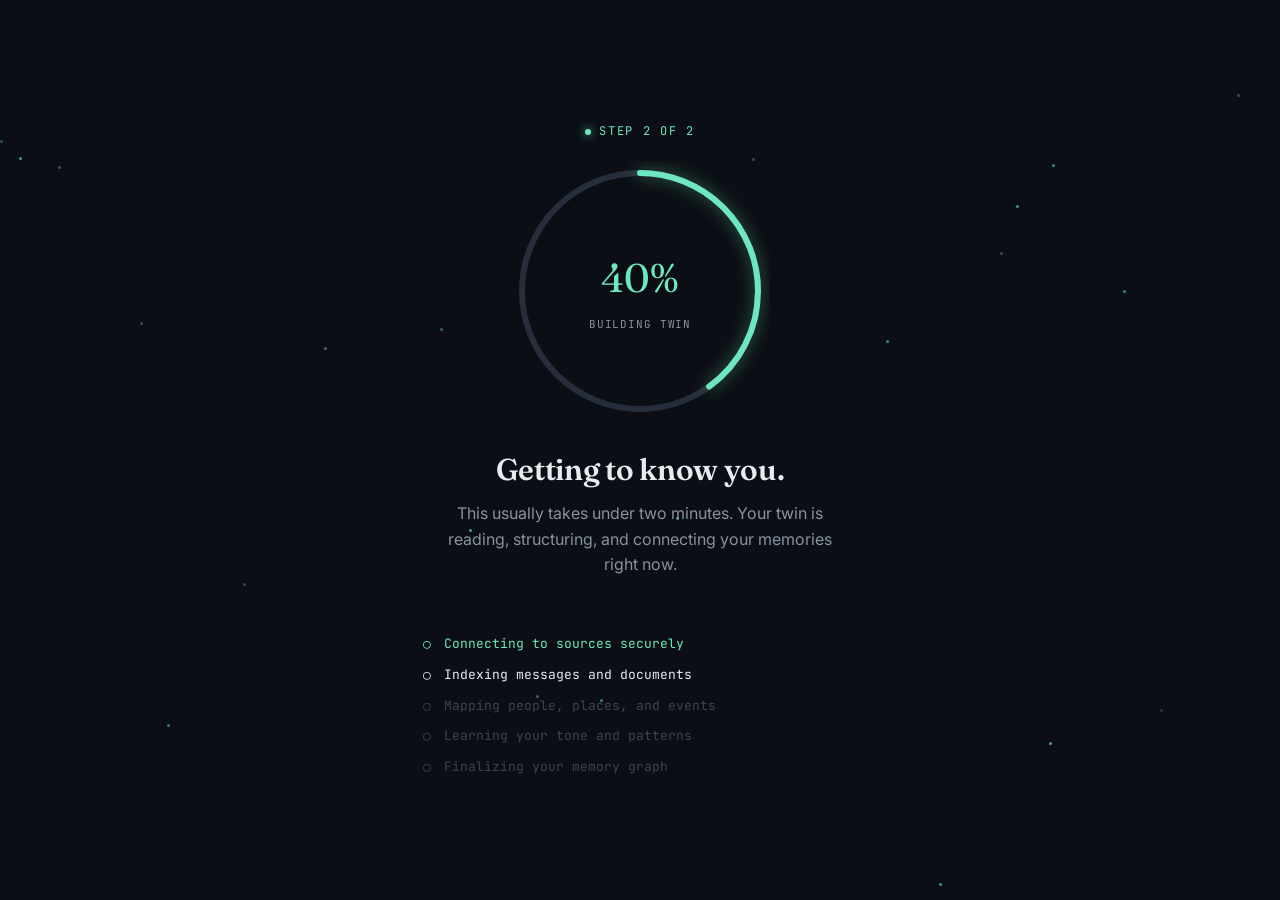
==== frontend/building.html @ 1310852f "Add building/onboarding screen: animated progress ring and step log simulating twin construction bef" ====
<!DOCTYPE html>
<html lang="en">
<head>
<meta charset="UTF-8">
<meta name="viewport" content="width=device-width, initial-scale=1.0">
<title>Building your twin — Digital Twin</title>
<link rel="stylesheet" href="css/style.css">
<link rel="stylesheet" href="css/dashboard.css">
<link rel="stylesheet" href="css/animation.css">
<link rel="stylesheet" href="css/responsive.css">
</head>
<body>

<div class="building-shell">
  <div class="ambient-field" data-ambient></div>

  <span class="eyebrow">Step 2 of 2</span>

  <div class="progress-ring" style="margin-top:20px;">
    <svg viewBox="0 0 260 260">
      <circle class="track" cx="130" cy="130" r="118"/>
      <circle class="bar" data-progress-bar cx="130" cy="130" r="118"/>
    </svg>
    <div class="ring-label">
      <span class="pct" data-progress-pct>0%</span>
      <span class="txt">Building twin</span>
    </div>
  </div>

  <h1>Getting to know you.</h1>
  <p>This usually takes under two minutes. Your twin is reading, structuring, and connecting your memories right now.</p>

  <div class="build-log">
    <div class="log-item"><span class="chk">○</span> Connecting to sources securely</div>
    <div class="log-item"><span class="chk">○</span> Indexing messages and documents</div>
    <div class="log-item"><span class="chk">○</span> Mapping people, places, and events</div>
    <div class="log-item"><span class="chk">○</span> Learning your tone and patterns</div>
    <div class="log-item"><span class="chk">○</span> Finalizing your memory graph</div>
  </div>
</div>

<script src="js/app.js"></script>
<script src="js/animation.js"></script>
<script>
  DTAnim.mountAmbientField('[data-ambient]', 22);
  DT.initBuildingSequence('dashboard.html');
</script>
</body>
</html>
---- frontend/css/style.css ----
/* ============================================================
   DIGITAL TWIN — GLOBAL DESIGN SYSTEM
   ============================================================ */

@import url('https://fonts.googleapis.com/css2?family=Fraunces:opsz,wght@9..144,300;9..144,400;9..144,500;9..144,600;9..144,700&family=Inter:wght@400;500;600;700&family=JetBrains+Mono:wght@400;500;600&display=swap');

:root{
  /* --- color tokens --- */
  --ink:        #0B0E14;
  --surface:    #131720;
  --surface-2:  #1B212D;
  --line:       #262E3B;
  --text:       #E8ECF1;
  --text-muted: #8892A0;
  --twin:       #6EE7C0;   /* bioluminescent mint — the "twin" */
  --twin-dim:   #3E8F76;
  --human:      #FF8B5E;   /* warm coral — "you" */
  --human-dim:  #A85A3C;
  --danger:     #FF6B6B;

  /* --- type tokens --- */
  --font-display: 'Fraunces', serif;
  --font-body:    'Inter', sans-serif;
  --font-mono:    'JetBrains Mono', monospace;

  /* --- layout tokens --- */
  --rail-w: 240px;
  --radius-sm: 8px;
  --radius-md: 14px;
  --radius-lg: 24px;
  --shadow-glow: 0 0 40px rgba(110,231,192,0.12);
  --shadow-card: 0 8px 30px rgba(0,0,0,0.35);
  --ease: cubic-bezier(.16,.84,.44,1);
}

*, *::before, *::after{ box-sizing: border-box; }
html{ scroll-behavior: smooth; }
body{
  margin: 0;
  background: var(--ink);
  color: var(--text);
  font-family: var(--font-body);
  font-size: 16px;
  line-height: 1.6;
  -webkit-font-smoothing: antialiased;
}
h1,h2,h3,h4{
  font-family: var(--font-display);
  font-weight: 600;
  line-height: 1.1;
  margin: 0 0 .5em;
  letter-spacing: -0.01em;
}
p{ margin: 0 0 1em; color: var(--text-muted); }
a{ color: inherit; text-decoration: none; }
ul{ list-style: none; margin: 0; padding: 0; }
img{ max-width: 100%; display: block; }
button{ font-family: inherit; }

::selection{ background: var(--twin); color: var(--ink); }

:focus-visible{
  outline: 2px solid var(--twin);
  outline-offset: 3px;
  border-radius: 4px;
}

.eyebrow{
  font-family: var(--font-mono);
  font-size: 12px;
  letter-spacing: 0.14em;
  text-transform: uppercase;
  color: var(--twin);
  display: inline-flex;
  align-items: center;
  gap: 8px;
}
.eyebrow::before{
  content:'';
  width: 6px; height: 6px;
  border-radius: 50%;
  background: var(--twin);
  box-shadow: 0 0 10px var(--twin);
}

.container{
  width: 100%;
  max-width: 1180px;
  margin: 0 auto;
  padding: 0 32px;
}

/* --- buttons --- */
.btn{
  display: inline-flex;
  align-items: center;
  justify-content: center;
  gap: 8px;
  padding: 13px 26px;
  border-radius: 999px;
  font-family: var(--font-body);
  font-weight: 600;
  font-size: 14.5px;
  border: 1px solid transparent;
  cursor: pointer;
  transition: transform .35s var(--ease), box-shadow .35s var(--ease), background .25s;
  white-space: nowrap;
}
.btn:hover{ transform: translateY(-2px); }
.btn:active{ transform: translateY(0); }
.btn-primary{
  background: linear-gradient(135deg, var(--twin), #45C4A0);
  color: #04120D;
  box-shadow: 0 6px 24px rgba(110,231,192,0.25);
}
.btn-primary:hover{ box-shadow: 0 10px 30px rgba(110,231,192,0.4); }
.btn-ghost{
  background: transparent;
  border-color: var(--line);
  color: var(--text);
}
.btn-ghost:hover{ border-color: var(--twin); color: var(--twin); }
.btn-block{ width: 100%; }
.btn-sm{ padding: 9px 18px; font-size: 13px; }

/* ============================================================
   SITE HEADER (marketing pages)
   ============================================================ */
.site-header{
  position: sticky; top: 0; z-index: 100;
  background: rgba(11,14,20,0.75);
  backdrop-filter: blur(14px);
  border-bottom: 1px solid var(--line);
}
.site-header .container{
  display: flex; align-items: center; justify-content: space-between;
  height: 76px;
}
.brand{
  display: flex; align-items: center; gap: 10px;
  font-family: var(--font-display);
  font-size: 19px; font-weight: 600; color: var(--text);
}
.brand .mark{ width: 26px; height: 26px; }
.nav-links{ display: flex; align-items: center; gap: 36px; }
.nav-links a{
  font-size: 14.5px; color: var(--text-muted); font-weight: 500;
  transition: color .2s;
}
.nav-links a:hover{ color: var(--twin); }
.nav-cta{ display: flex; align-items: center; gap: 14px; }

/* ============================================================
   HERO
   ============================================================ */
.hero{
  position: relative;
  padding: 120px 0 100px;
  overflow: hidden;
  border-bottom: 1px solid var(--line);
}
.hero .container{
  display: grid;
  grid-template-columns: 1.05fr 0.95fr;
  gap: 60px;
  align-items: center;
  position: relative;
  z-index: 2;
}
.hero h1{
  font-size: clamp(40px, 5.4vw, 68px);
  color: var(--text);
}
.hero h1 em{
  font-style: italic;
  color: var(--twin);
}
.hero .lede{
  font-size: 18px;
  max-width: 480px;
  color: var(--text-muted);
}
.hero-actions{ display: flex; gap: 16px; margin-top: 32px; align-items: center; }
.hero-note{ font-family: var(--font-mono); font-size: 12.5px; color: var(--text-muted); margin-top: 20px; }

.hero-visual{
  position: relative;
  aspect-ratio: 1/1;
  display: flex; align-items: center; justify-content: center;
}

.hero-bg-grid{
  position: absolute; inset: 0;
  background-image:
    linear-gradient(rgba(110,231,192,0.05) 1px, transparent 1px),
    linear-gradient(90deg, rgba(110,231,192,0.05) 1px, transparent 1px);
  background-size: 44px 44px;
  mask-image: radial-gradient(ellipse at center, black 30%, transparent 75%);
  z-index: 0;
}

/* ============================================================
   STAT STRIP
   ============================================================ */
.stat-strip{
  border-bottom: 1px solid var(--line);
  padding: 36px 0;
}
.stat-strip .container{
  display: flex; justify-content: space-between; flex-wrap: wrap; gap: 24px;
}
.stat{ text-align: left; }
.stat .num{
  font-family: var(--font-display);
  font-size: 32px; color: var(--twin);
}
.stat .label{
  font-family: var(--font-mono);
  font-size: 12px; color: var(--text-muted);
  text-transform: uppercase; letter-spacing: .08em;
}

/* ============================================================
   SECTIONS / FEATURES
   ============================================================ */
.section{ padding: 110px 0; border-bottom: 1px solid var(--line); }
.section-head{ max-width: 640px; margin-bottom: 60px; }
.section-head h2{ font-size: clamp(28px, 3.4vw, 42px); }
.section-head p{ font-size: 17px; }

.feature-grid{
  display: grid;
  grid-template-columns: repeat(3, 1fr);
  gap: 1px;
  background: var(--line);
  border: 1px solid var(--line);
  border-radius: var(--radius-lg);
  overflow: hidden;
}
.feature-card{
  background: var(--surface);
  padding: 36px 32px;
  transition: background .3s;
}
.feature-card:hover{ background: var(--surface-2); }
.feature-card .num{
  font-family: var(--font-mono);
  color: var(--twin);
  font-size: 13px;
  margin-bottom: 20px;
  display: block;
}
.feature-card h3{ font-size: 20px; margin-bottom: 10px; }
.feature-card p{ font-size: 14.5px; margin: 0; }

/* --- how it works timeline (landing) --- */
.flow{
  display: grid;
  grid-template-columns: repeat(4, 1fr);
  gap: 24px;
}
.flow-step{
  border: 1px solid var(--line);
  border-radius: var(--radius-md);
  padding: 28px 24px;
  background: var(--surface);
  position: relative;
}
.flow-step .step-index{
  font-family: var(--font-mono);
  color: var(--human);
  font-size: 12px;
  letter-spacing: .1em;
}
.flow-step h4{ font-family: var(--font-body); font-size: 16.5px; font-weight: 600; margin: 14px 0 8px; color: var(--text); }
.flow-step p{ font-size: 13.5px; margin: 0; }
.flow-step:not(:last-child)::after{
  content: '→';
  position: absolute;
  right: -22px; top: 50%; transform: translateY(-50%);
  color: var(--line);
  font-size: 18px;
  display: none;
}

/* --- testimonial / quote --- */
.quote-block{
  text-align: center;
  max-width: 760px;
  margin: 0 auto;
}
.quote-block blockquote{
  font-family: var(--font-display);
  font-size: clamp(22px, 2.6vw, 30px);
  font-style: italic;
  color: var(--text);
  margin: 0 0 24px;
}
.quote-block cite{
  font-style: normal;
  font-family: var(--font-mono);
  font-size: 13px;
  color: var(--text-muted);
}

/* --- final CTA --- */
.cta-band{
  padding: 100px 0;
  text-align: center;
  background:
    radial-gradient(ellipse at 50% 0%, rgba(110,231,192,0.08), transparent 60%);
}
.cta-band h2{ font-size: clamp(30px,4vw,46px); margin-bottom: 14px; }
.cta-band p{ font-size: 17px; margin-bottom: 36px; }

/* ============================================================
   SITE FOOTER
   ============================================================ */
.site-footer{ padding: 56px 0 40px; }
.site-footer .container{
  display: flex; justify-content: space-between; align-items: flex-start; flex-wrap: wrap; gap: 40px;
}
.footer-cols{ display: flex; gap: 64px; flex-wrap: wrap; }
.footer-col h5{
  font-family: var(--font-mono);
  font-size: 12px; letter-spacing: .08em; text-transform: uppercase;
  color: var(--text-muted); margin: 0 0 16px;
}
.footer-col a{
  display: block; font-size: 14px; color: var(--text); margin-bottom: 10px;
  transition: color .2s;
}
.footer-col a:hover{ color: var(--twin); }
.footer-bottom{
  border-top: 1px solid var(--line);
  margin-top: 40px; padding-top: 24px;
  font-family: var(--font-mono); font-size: 12px; color: var(--text-muted);
  display: flex; justify-content: space-between;
}

/* ============================================================
   AUTH PAGES (login / signup)
   ============================================================ */
.auth-shell{
  min-height: 100vh;
  display: grid;
  grid-template-columns: 1fr 1fr;
}
.auth-visual{
  position: relative;
  background: var(--surface);
  border-right: 1px solid var(--line);
  display: flex; align-items: center; justify-content: center;
  overflow: hidden;
  padding: 60px;
}
.auth-visual-copy{
  position: relative; z-index: 2;
  max-width: 380px;
}
.auth-visual-copy h2{ font-size: 30px; }
.auth-visual-copy p{ font-size: 15px; }

.auth-form-side{
  display: flex; align-items: center; justify-content: center;
  padding: 40px;
}
.auth-card{ width: 100%; max-width: 400px; }
.auth-card .brand{ margin-bottom: 40px; }
.auth-card h1{ font-size: 30px; margin-bottom: 8px; }
.auth-card > p{ margin-bottom: 32px; }

.field{ margin-bottom: 20px; }
.field label{
  display: block; font-size: 13px; font-weight: 600;
  margin-bottom: 8px; color: var(--text);
}
.field input, .field select, .field textarea{
  width: 100%;
  background: var(--surface);
  border: 1px solid var(--line);
  color: var(--text);
  padding: 13px 16px;
  border-radius: var(--radius-sm);
  font-family: var(--font-body);
  font-size: 14.5px;
  transition: border-color .2s, box-shadow .2s;
}
.field input:focus, .field select:focus, .field textarea:focus{
  outline: none;
  border-color: var(--twin);
  box-shadow: 0 0 0 3px rgba(110,231,192,0.15);
}
.field-hint{ font-size: 12.5px; color: var(--text-muted); margin-top: 6px; }
.field-row{ display: flex; align-items: center; justify-content: space-between; margin-bottom: 24px; }
.checkbox-row{ display: flex; align-items: center; gap: 8px; font-size: 13.5px; color: var(--text-muted); }
.checkbox-row input{ accent-color: var(--twin); width: 16px; height: 16px; }
.form-link{ color: var(--twin); font-weight: 600; }
.auth-divider{
  display: flex; align-items: center; gap: 14px;
  margin: 26px 0; color: var(--text-muted); font-size: 12.5px;
  font-family: var(--font-mono);
}
.auth-divider::before, .auth-divider::after{
  content: ''; flex: 1; height: 1px; background: var(--line);
}
.oauth-row{ display: grid; grid-template-columns: 1fr 1fr; gap: 12px; }
.oauth-btn{
  display: flex; align-items: center; justify-content: center; gap: 10px;
  padding: 11px; border: 1px solid var(--line); border-radius: var(--radius-sm);
  font-size: 13.5px; font-weight: 500; color: var(--text);
  background: var(--surface); cursor: pointer; transition: border-color .2s;
}
.oauth-btn:hover{ border-color: var(--twin); }
.auth-foot{ margin-top: 28px; text-align: center; font-size: 14px; color: var(--text-muted); }

/* form error/success states */
.form-alert{
  display: none;
  padding: 12px 16px;
  border-radius: var(--radius-sm);
  font-size: 13.5px;
  margin-bottom: 20px;
  border: 1px solid;
}
.form-alert.show{ display: block; }
.form-alert.error{ background: rgba(255,107,107,0.08); border-color: rgba(255,107,107,0.4); color: #FFB2B2; }
.form-alert.success{ background: rgba(110,231,192,0.08); border-color: rgba(110,231,192,0.4); color: var(--twin); }
---- frontend/css/dashboard.css ----
/* ============================================================
   DASHBOARD.CSS — app shell used by all logged-in pages
   ============================================================ */

.app-shell{
  display: grid;
  grid-template-columns: var(--rail-w) 1fr;
  min-height: 100vh;
}

/* --- left rail --- */
.rail{
  background: var(--surface);
  border-right: 1px solid var(--line);
  padding: 28px 20px;
  display: flex;
  flex-direction: column;
  position: sticky;
  top: 0;
  height: 100vh;
}
.rail .brand{ padding: 0 8px; margin-bottom: 36px; }
.rail-nav{ display: flex; flex-direction: column; gap: 2px; flex: 1; }
.rail-nav a{
  display: flex; align-items: center; gap: 12px;
  padding: 11px 12px;
  border-radius: var(--radius-sm);
  font-size: 14.5px; font-weight: 500;
  color: var(--text-muted);
  transition: background .2s, color .2s;
}
.rail-nav a svg{ width: 18px; height: 18px; flex-shrink: 0; }
.rail-nav a:hover{ background: var(--surface-2); color: var(--text); }
.rail-nav a.active{
  background: rgba(110,231,192,0.1);
  color: var(--twin);
}
.rail-section-label{
  font-family: var(--font-mono);
  font-size: 10.5px; text-transform: uppercase; letter-spacing: .1em;
  color: var(--text-muted);
  padding: 18px 12px 6px;
}
.rail-foot{
  border-top: 1px solid var(--line);
  padding-top: 16px;
  display: flex; align-items: center; gap: 10px;
}
.rail-foot .avatar{
  width: 34px; height: 34px; border-radius: 50%;
  background: linear-gradient(135deg, var(--human), var(--twin));
  flex-shrink: 0;
}
.rail-foot .who{ flex: 1; overflow: hidden; }
.rail-foot .who .name{ font-size: 13.5px; font-weight: 600; color: var(--text); }
.rail-foot .who .plan{ font-size: 11.5px; color: var(--text-muted); }

/* --- main area --- */
.main{ padding: 32px 40px 60px; max-width: 1160px; }
.topbar{
  display: flex; align-items: center; justify-content: space-between;
  margin-bottom: 32px; gap: 24px;
}
.topbar h1{ font-size: 26px; margin: 0; }
.topbar .sub{ font-size: 14px; color: var(--text-muted); margin-top: 4px; }
.topbar-actions{ display: flex; align-items: center; gap: 12px; }

.search-box{
  display: flex; align-items: center; gap: 10px;
  background: var(--surface);
  border: 1px solid var(--line);
  border-radius: 999px;
  padding: 10px 18px;
  min-width: 260px;
}
.search-box input{
  background: none; border: none; color: var(--text);
  font-size: 14px; width: 100%; outline: none;
}
.search-box svg{ width: 16px; height: 16px; color: var(--text-muted); flex-shrink: 0; }

/* --- generic card --- */
.card{
  background: var(--surface);
  border: 1px solid var(--line);
  border-radius: var(--radius-md);
  padding: 24px;
}
.card-grid{ display: grid; gap: 20px; }
.grid-2{ grid-template-columns: 1fr 1fr; }
.grid-3{ grid-template-columns: repeat(3, 1fr); }
.grid-4{ grid-template-columns: repeat(4, 1fr); }

.stat-card .label{
  font-family: var(--font-mono); font-size: 11.5px; text-transform: uppercase;
  letter-spacing: .07em; color: var(--text-muted); margin-bottom: 10px;
}
.stat-card .value{ font-family: var(--font-display); font-size: 32px; color: var(--text); }
.stat-card .delta{ font-size: 12.5px; margin-top: 6px; }
.stat-card .delta.up{ color: var(--twin); }
.stat-card .delta.down{ color: var(--danger); }

.card-head{ display: flex; align-items: center; justify-content: space-between; margin-bottom: 18px; }
.card-head h3{ font-size: 16.5px; margin: 0; }
.card-head a{ font-size: 13px; color: var(--twin); font-weight: 600; }

/* --- activity / list rows --- */
.row-list{ display: flex; flex-direction: column; }
.row-item{
  display: flex; align-items: center; gap: 14px;
  padding: 14px 0;
  border-bottom: 1px solid var(--line);
}
.row-item:last-child{ border-bottom: none; padding-bottom: 0; }
.row-icon{
  width: 36px; height: 36px; border-radius: var(--radius-sm);
  background: var(--surface-2); display: flex; align-items: center; justify-content: center;
  flex-shrink: 0; color: var(--twin);
}
.row-icon svg{ width: 17px; height: 17px; }
.row-body{ flex: 1; min-width: 0; }
.row-body .title{ font-size: 14px; color: var(--text); font-weight: 500; }
.row-body .meta{ font-size: 12.5px; color: var(--text-muted); margin-top: 2px; }
.row-time{ font-family: var(--font-mono); font-size: 11.5px; color: var(--text-muted); white-space: nowrap; }

/* --- pill / tag --- */
.tag{
  display: inline-flex; align-items: center; gap: 6px;
  font-family: var(--font-mono); font-size: 11px;
  padding: 4px 10px; border-radius: 999px;
  background: var(--surface-2); color: var(--text-muted);
  border: 1px solid var(--line);
}
.tag.twin{ color: var(--twin); border-color: rgba(110,231,192,0.35); background: rgba(110,231,192,0.08); }
.tag.human{ color: var(--human); border-color: rgba(255,139,94,0.35); background: rgba(255,139,94,0.08); }

/* --- empty state --- */
.empty-state{
  text-align: center; padding: 60px 20px; color: var(--text-muted);
}
.empty-state .thread-badge{ margin: 0 auto 20px; }
.empty-state h3{ color: var(--text); font-size: 18px; }
.empty-state p{ max-width: 320px; margin: 0 auto 20px; font-size: 14px; }

/* ============================================================
   CONNECTORS PAGE
   ============================================================ */
.connector-grid{
  display: grid;
  grid-template-columns: repeat(3, 1fr);
  gap: 18px;
}
.connector-card{
  background: var(--surface);
  border: 1px solid var(--line);
  border-radius: var(--radius-md);
  padding: 22px;
  display: flex; flex-direction: column; gap: 14px;
  transition: border-color .25s, transform .25s;
}
.connector-card:hover{ border-color: rgba(110,231,192,0.35); transform: translateY(-2px); }
.connector-top{ display: flex; align-items: center; justify-content: space-between; }
.connector-icon{
  width: 42px; height: 42px; border-radius: 12px;
  background: var(--surface-2);
  display: flex; align-items: center; justify-content: center;
  font-size: 18px;
}
.connector-card h4{ font-size: 15.5px; margin: 0 0 4px; color: var(--text); }
.connector-card p{ font-size: 13px; margin: 0; }
.connector-status{
  font-family: var(--font-mono); font-size: 11px;
  display: flex; align-items: center; gap: 6px;
  color: var(--text-muted);
}
.connector-status.connected{ color: var(--twin); }
.connector-status .dot{ width: 6px; height: 6px; border-radius: 50%; background: currentColor; }
.connector-toggle-btn{
  margin-top: auto;
  padding: 9px; border-radius: var(--radius-sm);
  border: 1px solid var(--line); background: transparent;
  color: var(--text); font-size: 13px; font-weight: 600; cursor: pointer;
  transition: all .2s;
}
.connector-toggle-btn.is-connected{ border-color: rgba(110,231,192,0.4); color: var(--twin); }
.connector-toggle-btn:hover{ border-color: var(--twin); color: var(--twin); }

/* ============================================================
   BUILDING PAGE (onboarding processing)
   ============================================================ */
.building-shell{
  min-height: 100vh;
  display: flex; flex-direction: column; align-items: center; justify-content: center;
  text-align: center;
  padding: 40px;
  position: relative;
  overflow: hidden;
}
.building-shell h1{ font-size: 30px; margin-top: 32px; }
.building-shell p{ max-width: 420px; }
.build-log{
  margin-top: 40px;
  width: 100%; max-width: 440px;
  text-align: left;
  font-family: var(--font-mono); font-size: 13px;
  display: flex; flex-direction: column; gap: 10px;
}
.build-log .log-item{
  display: flex; align-items: center; gap: 10px;
  color: var(--text-muted);
  opacity: .4;
}
.build-log .log-item.active{ opacity: 1; color: var(--text); }
.build-log .log-item.done{ opacity: 1; color: var(--twin); }
.build-log .log-item .chk{ width: 14px; text-align: center; }

/* ============================================================
   TIMELINE PAGE
   ============================================================ */
.timeline-wrap{ position: relative; padding-left: 32px; }
.timeline-wrap::before{
  content: ''; position: absolute; left: 6px; top: 6px; bottom: 6px; width: 2px;
  background: linear-gradient(var(--twin), var(--line));
}
.timeline-group{ margin-bottom: 36px; }
.timeline-date{
  font-family: var(--font-mono); font-size: 12px; color: var(--text-muted);
  text-transform: uppercase; letter-spacing: .08em; margin-bottom: 14px;
}
.timeline-entry{
  position: relative;
  background: var(--surface);
  border: 1px solid var(--line);
  border-radius: var(--radius-md);
  padding: 16px 20px;
  margin-bottom: 12px;
}
.timeline-entry::before{
  content: '';
  position: absolute; left: -32px; top: 22px;
  width: 10px; height: 10px; border-radius: 50%;
  background: var(--twin);
  box-shadow: 0 0 0 4px var(--ink), 0 0 0 5px var(--line);
}
.timeline-entry .t-head{ display: flex; align-items: center; justify-content: space-between; margin-bottom: 6px; }
.timeline-entry h4{ font-size: 14.5px; font-weight: 600; color: var(--text); margin: 0; }
.timeline-entry .time{ font-family: var(--font-mono); font-size: 11.5px; color: var(--text-muted); }
.timeline-entry p{ font-size: 13.5px; margin: 0; }
.timeline-filters{ display: flex; gap: 8px; margin-bottom: 28px; flex-wrap: wrap; }
.filter-chip{
  padding: 7px 16px; border-radius: 999px; border: 1px solid var(--line);
  font-size: 13px; color: var(--text-muted); cursor: pointer; background: transparent;
  transition: all .2s;
}
.filter-chip.active, .filter-chip:hover{ border-color: var(--twin); color: var(--twin); }

/* ============================================================
   GRAPH PAGE
   ============================================================ */
.graph-shell{
  display: grid;
  grid-template-columns: 1fr 300px;
  gap: 20px;
}
.graph-canvas-wrap{
  background: radial-gradient(ellipse at 50% 40%, rgba(110,231,192,0.06), transparent 70%), var(--surface);
  border: 1px solid var(--line);
  border-radius: var(--radius-lg);
  height: 620px;
  position: relative;
  overflow: hidden;
}
.graph-legend{
  position: absolute; bottom: 20px; left: 20px;
  display: flex; gap: 14px; font-size: 12px; color: var(--text-muted);
}
.graph-legend span{ display: flex; align-items: center; gap: 6px; }
.graph-legend .dot{ width: 8px; height: 8px; border-radius: 50%; }
.node-panel .card{ margin-bottom: 16px; }
.node-panel h4{ font-size: 15px; margin-bottom: 4px; }

/* ============================================================
   REFLECTION PAGE
   ============================================================ */
.reflection-card{
  background: var(--surface);
  border: 1px solid var(--line);
  border-radius: var(--radius-lg);
  padding: 30px;
  margin-bottom: 20px;
  position: relative;
}
.reflection-card .eyebrow{ margin-bottom: 14px; }
.reflection-card blockquote{
  font-family: var(--font-display);
  font-size: 21px; font-style: italic; color: var(--text);
  margin: 0 0 16px; line-height: 1.4;
}
.reflection-tags{ display: flex; gap: 8px; margin-top: 16px; }
.reflection-actions{ display: flex; gap: 10px; margin-top: 20px; }
.icon-btn{
  width: 36px; height: 36px; border-radius: 50%;
  border: 1px solid var(--line); background: transparent;
  display: flex; align-items: center; justify-content: center;
  cursor: pointer; color: var(--text-muted); transition: all .2s;
}
.icon-btn:hover{ border-color: var(--twin); color: var(--twin); }
.icon-btn svg{ width: 16px; height: 16px; }

/* ============================================================
   SEARCH PAGE
   ============================================================ */
.search-hero{ text-align: center; padding: 40px 0 32px; }
.search-hero .search-box{ max-width: 620px; margin: 0 auto; min-width: unset; padding: 16px 22px; }
.search-suggestions{ display: flex; gap: 10px; justify-content: center; margin-top: 18px; flex-wrap: wrap; }
.result-item{
  display: flex; gap: 16px;
  padding: 18px 0; border-bottom: 1px solid var(--line);
}
.result-item:last-child{ border-bottom: none; }
.result-item .row-icon{ margin-top: 2px; }
.result-item h4{ font-size: 15px; margin: 0 0 4px; color: var(--text); }
.result-item .snippet{ font-size: 13.5px; color: var(--text-muted); margin: 0 0 8px; }
.result-item .src{ font-family: var(--font-mono); font-size: 11px; color: var(--twin); }
.result-item mark{ background: rgba(110,231,192,0.25); color: var(--text); padding: 0 2px; border-radius: 2px; }

/* ============================================================
   SETTINGS PAGE
   ============================================================ */
.settings-layout{ display: grid; grid-template-columns: 220px 1fr; gap: 32px; }
.settings-nav{ display: flex; flex-direction: column; gap: 2px; }
.settings-nav a{
  padding: 10px 14px; border-radius: var(--radius-sm); font-size: 14px;
  color: var(--text-muted);
}
.settings-nav a.active, .settings-nav a:hover{ background: var(--surface); color: var(--twin); }
.settings-section{ margin-bottom: 40px; }
.settings-section h3{ font-size: 17px; margin-bottom: 4px; }
.settings-section > p{ font-size: 13.5px; margin-bottom: 20px; }
.settings-row{
  display: flex; align-items: center; justify-content: space-between;
  padding: 16px 0; border-bottom: 1px solid var(--line);
}
.settings-row:last-child{ border-bottom: none; }
.settings-row .lbl{ font-size: 14.5px; color: var(--text); font-weight: 500; }
.settings-row .hint{ font-size: 12.5px; color: var(--text-muted); margin-top: 3px; }

/* toggle switch */
.switch{ position: relative; width: 44px; height: 24px; flex-shrink: 0; }
.switch input{ opacity: 0; width: 0; height: 0; }
.switch .track{
  position: absolute; inset: 0; background: var(--line); border-radius: 999px; cursor: pointer; transition: background .2s;
}
.switch .track::before{
  content:''; position: absolute; width: 18px; height: 18px; left: 3px; top: 3px;
  background: var(--text); border-radius: 50%; transition: transform .2s, background .2s;
}
.switch input:checked + .track{ background: var(--twin-dim); }
.switch input:checked + .track::before{ transform: translateX(20px); background: var(--twin); }

.danger-zone{
  border: 1px solid rgba(255,107,107,0.3);
  background: rgba(255,107,107,0.05);
  border-radius: var(--radius-md);
  padding: 20px;
}
.btn-danger{
  background: transparent; border: 1px solid var(--danger); color: var(--danger);
  padding: 10px 20px; border-radius: 999px; font-size: 13.5px; font-weight: 600; cursor: pointer;
}
.btn-danger:hover{ background: rgba(255,107,107,0.1); }
---- frontend/css/animation.css ----
/* ============================================================
   ANIMATION.CSS — the "twin thread" motif + shared keyframes
   ============================================================ */

@keyframes pulse-glow{
  0%, 100%{ box-shadow: 0 0 0 0 rgba(110,231,192,0.45); }
  50%{ box-shadow: 0 0 0 10px rgba(110,231,192,0); }
}
@keyframes drift{
  0%{ transform: translate(0,0); }
  50%{ transform: translate(10px,-14px); }
  100%{ transform: translate(0,0); }
}
@keyframes fade-up{
  from{ opacity: 0; transform: translateY(18px); }
  to{ opacity: 1; transform: translateY(0); }
}
@keyframes rotate-slow{
  from{ transform: rotate(0deg); }
  to{ transform: rotate(360deg); }
}
@keyframes thread-flow{
  0%{ stroke-dashoffset: 24; }
  100%{ stroke-dashoffset: 0; }
}
@keyframes twin-breathe{
  0%, 100%{ transform: scale(1); opacity: .9; }
  50%{ transform: scale(1.06); opacity: 1; }
}
@keyframes shimmer{
  0%{ background-position: -200% 0; }
  100%{ background-position: 200% 0; }
}
@keyframes typing-dot{
  0%, 60%, 100%{ transform: translateY(0); opacity: .4; }
  30%{ transform: translateY(-5px); opacity: 1; }
}

.fade-up{ animation: fade-up .7s var(--ease) both; }
.fade-up-d1{ animation-delay: .08s; }
.fade-up-d2{ animation-delay: .16s; }
.fade-up-d3{ animation-delay: .24s; }
.fade-up-d4{ animation-delay: .32s; }

@media (prefers-reduced-motion: reduce){
  *{ animation-duration: .001ms !important; animation-iteration-count: 1 !important; transition-duration: .001ms !important; }
}

/* --- The Twin Thread: two orbs pulsing in sync, connected --- */
.twin-thread{
  position: relative;
  width: 220px; height: 220px;
}
.twin-thread svg{ width: 100%; height: 100%; overflow: visible; }
.twin-thread .orb-you{
  fill: var(--human);
  filter: drop-shadow(0 0 14px rgba(255,139,94,0.55));
  animation: twin-breathe 3.2s ease-in-out infinite;
}
.twin-thread .orb-twin{
  fill: var(--twin);
  filter: drop-shadow(0 0 18px rgba(110,231,192,0.6));
  animation: twin-breathe 3.2s ease-in-out infinite .55s;
}
.twin-thread .thread-line{
  stroke: url(#threadGradient);
  stroke-width: 1.5;
  stroke-dasharray: 6 6;
  fill: none;
  animation: thread-flow 1.4s linear infinite;
}
.twin-thread .thread-particle{
  fill: var(--text);
  opacity: .8;
}

/* --- small inline twin-thread badge used as avatar/loader --- */
.thread-badge{
  position: relative;
  width: 44px; height: 44px;
  border-radius: 50%;
  background: var(--surface-2);
  display: flex; align-items: center; justify-content: center;
  flex-shrink: 0;
}
.thread-badge::before{
  content:'';
  position: absolute; inset: -3px;
  border-radius: 50%;
  border: 1.5px solid var(--twin);
  opacity: .5;
  animation: pulse-glow 2.2s ease-out infinite;
}
.thread-badge .core{
  width: 14px; height: 14px;
  border-radius: 50%;
  background: radial-gradient(circle at 35% 30%, #C9FFEE, var(--twin) 60%);
}

/* --- ambient background particles (hero / building page) --- */
.ambient-field{
  position: absolute; inset: 0;
  pointer-events: none;
  overflow: hidden;
}
.ambient-field span{
  position: absolute;
  width: 3px; height: 3px;
  border-radius: 50%;
  background: var(--twin);
  opacity: .5;
  animation: drift 6s ease-in-out infinite;
}

/* --- building/onboarding progress ring --- */
.progress-ring{
  position: relative;
  width: 260px; height: 260px;
  display: flex; align-items: center; justify-content: center;
}
.progress-ring svg{ width: 100%; height: 100%; transform: rotate(-90deg); }
.progress-ring .track{ stroke: var(--line); fill: none; stroke-width: 6; }
.progress-ring .bar{
  stroke: var(--twin);
  fill: none;
  stroke-width: 6;
  stroke-linecap: round;
  transition: stroke-dashoffset 1s var(--ease);
  filter: drop-shadow(0 0 8px rgba(110,231,192,0.5));
}
.progress-ring .ring-label{
  position: absolute; text-align: center;
}
.progress-ring .ring-label .pct{
  font-family: var(--font-display);
  font-size: 40px; color: var(--twin);
  display: block;
}
.progress-ring .ring-label .txt{
  font-family: var(--font-mono);
  font-size: 11px; color: var(--text-muted);
  text-transform: uppercase; letter-spacing: .08em;
}

/* --- shimmer skeleton loader --- */
.skeleton{
  background: linear-gradient(90deg, var(--surface) 25%, var(--surface-2) 50%, var(--surface) 75%);
  background-size: 200% 100%;
  animation: shimmer 1.6s linear infinite;
  border-radius: var(--radius-sm);
}
---- frontend/css/responsive.css ----
/* ============================================================
   RESPONSIVE.CSS — loaded last, overrides at narrower widths
   ============================================================ */

/* ---- large tablets / small laptops ---- */
@media (max-width: 1100px){
  .feature-grid{ grid-template-columns: repeat(2, 1fr); }
  .flow{ grid-template-columns: repeat(2, 1fr); }
  .grid-4{ grid-template-columns: repeat(2, 1fr); }
  .grid-3{ grid-template-columns: repeat(2, 1fr); }
  .graph-shell{ grid-template-columns: 1fr; }
  .graph-canvas-wrap{ height: 440px; }
  .connector-grid{ grid-template-columns: repeat(2, 1fr); }
  .app-shell{ grid-template-columns: 76px 1fr; }
  .rail{ padding: 20px 12px; }
  .rail .brand span, .rail-nav a span, .rail-foot .who, .rail-section-label{ display: none; }
  .rail-nav a{ justify-content: center; }
  .rail-foot{ justify-content: center; }
}

/* ---- tablets ---- */
@media (max-width: 860px){
  .site-header .nav-links{ display: none; }
  .hero .container{ grid-template-columns: 1fr; text-align: left; }
  .hero-visual{ order: -1; max-width: 280px; margin: 0 auto 20px; }
  .auth-shell{ grid-template-columns: 1fr; }
  .auth-visual{ display: none; }
  .settings-layout{ grid-template-columns: 1fr; }
  .settings-nav{ flex-direction: row; overflow-x: auto; padding-bottom: 8px; }
  .chat-shell{ grid-template-columns: 1fr; }
  .convo-rail{ display: none; }
  .stat-strip .container{ justify-content: flex-start; gap: 40px; }
}

/* ---- phones ---- */
@media (max-width: 600px){
  .container{ padding: 0 20px; }
  .hero{ padding: 70px 0 60px; }
  .section{ padding: 70px 0; }
  .feature-grid, .flow, .grid-4, .grid-3, .grid-2, .connector-grid{ grid-template-columns: 1fr; }
  .main{ padding: 24px 18px 50px; }
  .app-shell{ grid-template-columns: 1fr; }
  .rail{ display: none; }
  .topbar{ flex-direction: column; align-items: flex-start; }
  .search-box{ min-width: 0; width: 100%; }
  .chat-scroll{ padding: 22px 18px; }
  .chat-composer{ padding: 14px 18px 20px; }
  .msg{ max-width: 88%; }
  .oauth-row{ grid-template-columns: 1fr; }
  .footer-cols{ gap: 32px; }
  .footer-bottom{ flex-direction: column; gap: 8px; }
}
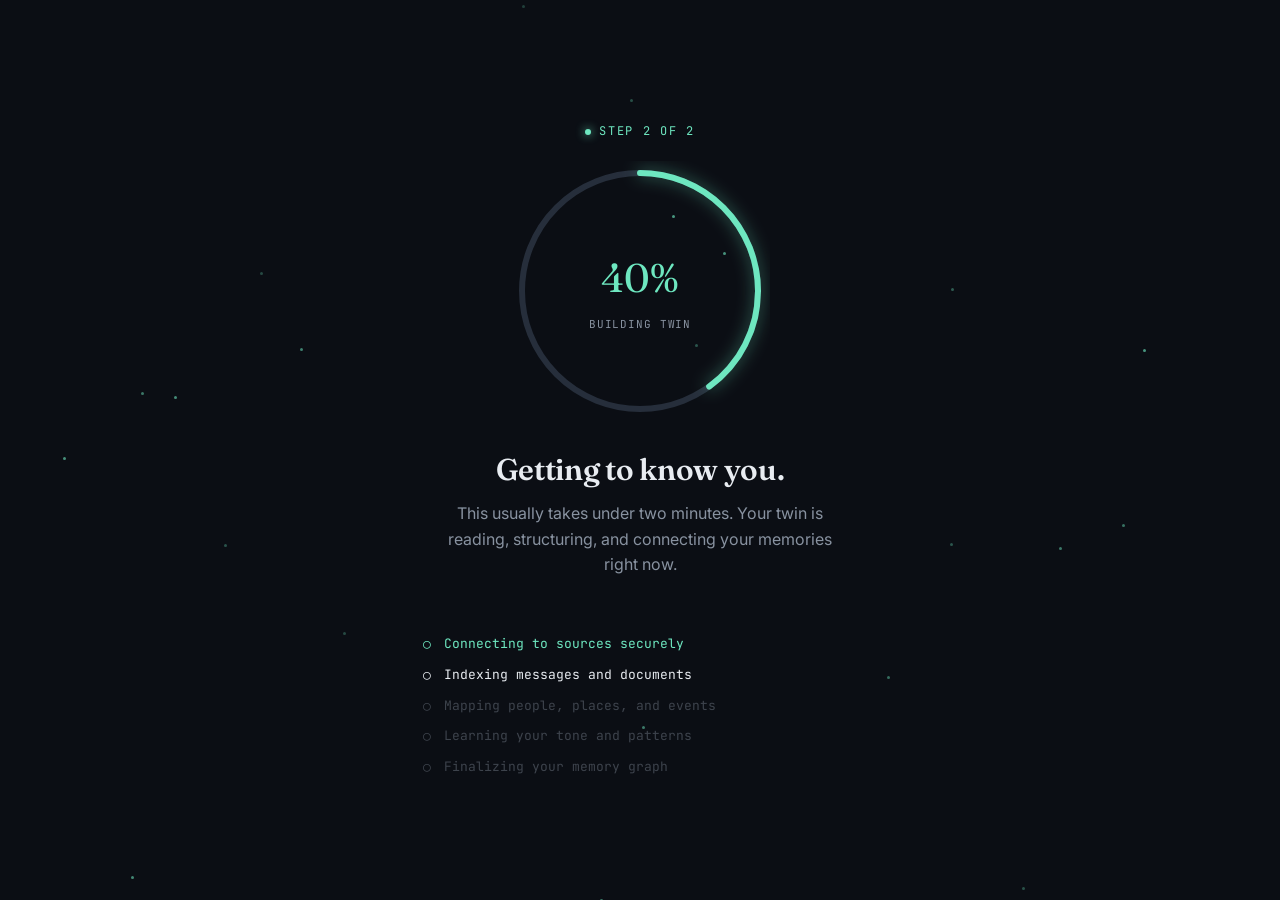
==== commit e34c215b: "Add session guard to the building/onboarding screen Cache-busts assets and calls DT.initAuthGuard() " ====
--- a/frontend/building.html
+++ b/frontend/building.html
@@ -4,10 +4,10 @@
 <meta charset="UTF-8">
 <meta name="viewport" content="width=device-width, initial-scale=1.0">
 <title>Building your twin — Digital Twin</title>
-<link rel="stylesheet" href="css/style.css">
-<link rel="stylesheet" href="css/dashboard.css">
-<link rel="stylesheet" href="css/animation.css">
-<link rel="stylesheet" href="css/responsive.css">
+<link rel="stylesheet" href="css/style.css?v=8">
+<link rel="stylesheet" href="css/dashboard.css?v=8">
+<link rel="stylesheet" href="css/animation.css?v=8">
+<link rel="stylesheet" href="css/responsive.css?v=8">
 </head>
 <body>
 
@@ -39,10 +39,11 @@
   </div>
 </div>
 
-<script src="js/app.js"></script>
-<script src="js/animation.js"></script>
+<script src="js/app.js?v=8"></script>
+<script src="js/animation.js?v=8"></script>
 <script>
   DTAnim.mountAmbientField('[data-ambient]', 22);
+  DT.initAuthGuard('login.html');
   DT.initBuildingSequence('dashboard.html');
 </script>
 </body>
--- a/frontend/css/style.css
+++ b/frontend/css/style.css
@@ -34,7 +34,27 @@
 }
 
 *, *::before, *::after{ box-sizing: border-box; }
-html{ scroll-behavior: smooth; }
+html{ scroll-behavior: smooth; color-scheme: dark; }
+
+/* Scrollbars: a slim pill floating on an invisible track, muted until hovered, then mint.
+   Chromium/Safari use the ::-webkit rules (they support :hover); Firefox, which has no
+   ::-webkit-scrollbar, gets the standard properties instead. */
+::-webkit-scrollbar{ width: 10px; height: 10px; }
+::-webkit-scrollbar-track,
+::-webkit-scrollbar-corner{ background: transparent; }
+::-webkit-scrollbar-button{ display: none; }
+::-webkit-scrollbar-thumb{
+  background-color: rgba(136,146,160,0.22);
+  border: 3px solid transparent;
+  border-radius: 999px;
+  background-clip: padding-box;
+  transition: background-color .2s var(--ease);
+}
+::-webkit-scrollbar-thumb:hover{ background-color: rgba(110,231,192,0.55); }
+::-webkit-scrollbar-thumb:active{ background-color: var(--twin); }
+@supports not selector(::-webkit-scrollbar){
+  *{ scrollbar-width: thin; scrollbar-color: rgba(136,146,160,0.3) transparent; }
+}
 body{
   margin: 0;
   background: var(--ink);
--- a/frontend/css/dashboard.css
+++ b/frontend/css/dashboard.css
@@ -51,9 +51,10 @@
   background: linear-gradient(135deg, var(--human), var(--twin));
   flex-shrink: 0;
 }
-.rail-foot .who{ flex: 1; overflow: hidden; }
+.rail-foot .who{ flex: 1; overflow: hidden; min-width: 0; }
 .rail-foot .who .name{ font-size: 13.5px; font-weight: 600; color: var(--text); }
 .rail-foot .who .plan{ font-size: 11.5px; color: var(--text-muted); }
+.rail-foot .who .name, .rail-foot .who .plan{ white-space: nowrap; overflow: hidden; text-overflow: ellipsis; }
 
 /* --- main area --- */
 .main{ padding: 32px 40px 60px; max-width: 1160px; }
@@ -369,3 +370,244 @@
   padding: 10px 20px; border-radius: 999px; font-size: 13.5px; font-weight: 600; cursor: pointer;
 }
 .btn-danger:hover{ background: rgba(255,107,107,0.1); }
+
+/* timeline — live data */
+.timeline-group.upcoming .timeline-entry::before{ background: var(--human); }
+.timeline-entry .t-head{ gap: 16px; }
+.timeline-entry .t-head h4{ min-width: 0; overflow-wrap: anywhere; }
+.timeline-entry .time{ flex-shrink: 0; }
+.timeline-entry .t-meta{
+  display: flex; flex-wrap: wrap; gap: 6px 14px; margin-top: 10px;
+  font-size: 12px; color: var(--text-muted);
+}
+.timeline-entry .t-meta a{ color: var(--twin); }
+.timeline-entry .t-source{
+  font-family: var(--font-mono); font-size: 10.5px; letter-spacing: .06em; text-transform: uppercase;
+  color: var(--twin);
+}
+.timeline-status{ text-align: center; font-size: 13px; color: var(--text-muted); padding: 18px 0 40px; }
+.timeline-status a{ color: var(--twin); }
+.timeline-status:empty{ display: none; }
+.search-box input[type="search"]::-webkit-search-cancel-button{ filter: invert(0.6); }
+.timeline-wrap:empty{ display: none; }
+
+/* settings — card layout for the live forms */
+.settings-layout{ align-items: start; }
+.settings-content{ max-width: 780px; min-width: 0; }
+.settings-section[hidden], .settings-content [hidden]{ display: none !important; }
+.settings-section-head{ margin-bottom: 20px; }
+.settings-section-head h3{ font-size: 18px; margin: 0 0 4px; }
+.settings-section-head p{ font-size: 13.5px; margin: 0; color: var(--text-muted); }
+
+.settings-card{
+  display: block;
+  background: var(--surface); border: 1px solid var(--line);
+  border-radius: var(--radius-md); padding: 22px 24px; margin-bottom: 16px;
+}
+.settings-card-head{ margin-bottom: 18px; }
+.settings-card-head h4{ font-size: 15px; font-weight: 600; color: var(--text); margin: 0; }
+.settings-card-head p{ font-size: 13px; color: var(--text-muted); margin: 4px 0 0; }
+.settings-card .card-grid{ gap: 0 18px; }
+.settings-card .field{ margin-bottom: 18px; }
+/* Inputs sit on the card surface, so drop them to the page colour to stay visible. */
+.settings-card .field input, .settings-card .field select,
+.danger-confirm .field input{ background: var(--ink); }
+.settings-card .settings-row:first-child{ padding-top: 0; }
+.settings-card .settings-row:last-child{ padding-bottom: 0; }
+.settings-card > .settings-row:only-child{ padding: 0; }
+.settings-actions{ display: flex; align-items: center; gap: 10px; flex-wrap: wrap; }
+.settings-content .form-alert{ margin: 0 0 16px; }
+.settings-content > .settings-section > .form-alert{ margin-top: -4px; }
+
+.settings-row{ gap: 24px; }
+.settings-row a{ color: var(--twin); }
+.btn-danger, .settings-row .btn{ white-space: nowrap; flex-shrink: 0; }
+.btn-danger:disabled{ opacity: .5; cursor: default; }
+.danger-zone{ padding: 6px 24px; }
+.danger-zone .settings-row + .settings-row{ border-top: 1px solid rgba(255,107,107,0.2); }
+.danger-zone .settings-row{ border-bottom: none; padding: 18px 0; }
+.danger-confirm{ padding: 18px 0 20px; border-top: 1px solid rgba(255,107,107,0.2); }
+.danger-confirm .lbl{ color: var(--text); font-weight: 500; margin-bottom: 14px; }
+[data-data-summary] .settings-row:first-child{ padding-top: 4px; }
+[data-data-summary] .settings-row:last-child{ padding-bottom: 0; }
+.settings-card .hint{ font-size: 12.5px; color: var(--text-muted); }
+.settings-card .hint a{ color: var(--twin); }
+[data-data-summary] > .hint:not(:only-child){ padding: 4px 0 14px; border-bottom: 1px solid var(--line); }
+.settings-nav a{ white-space: nowrap; }
+.rail-foot .add-name-link{ color: var(--twin); }
+
+/* ---- uploads ---- */
+.dropzone{
+  display: block; text-align: center; cursor: pointer;
+  padding: 36px 24px; margin-bottom: 20px;
+  border: 1.5px dashed var(--line); border-radius: var(--radius-md);
+  background: var(--surface); transition: border-color .2s var(--ease), background .2s var(--ease);
+}
+.dropzone:hover, .dropzone.dragging{ border-color: var(--twin); background: rgba(110,231,192,0.04); }
+.dropzone input{ position: absolute; width: 1px; height: 1px; opacity: 0; pointer-events: none; }
+.dropzone:focus-within{ border-color: var(--twin); }
+.dropzone-icon{
+  width: 44px; height: 44px; margin: 0 auto 14px; border-radius: 50%;
+  display: flex; align-items: center; justify-content: center;
+  background: var(--surface-2); color: var(--twin);
+}
+.dropzone-icon svg{ width: 20px; height: 20px; }
+.dropzone-title{ font-size: 15px; color: var(--text); font-weight: 500; }
+.dropzone-title span{ color: var(--twin); text-decoration: underline; text-underline-offset: 3px; }
+.dropzone-hint{ font-size: 12.5px; color: var(--text-muted); margin-top: 8px; line-height: 1.6; }
+
+.upload-queue{ display: flex; flex-direction: column; gap: 8px; margin-bottom: 20px; }
+.upload-queue:empty{ display: none; }
+.upload-job{
+  display: flex; align-items: center; justify-content: space-between; gap: 16px;
+  padding: 11px 16px; border-radius: var(--radius-sm);
+  background: var(--surface); border: 1px solid var(--line); font-size: 13.5px;
+}
+.upload-job-name{ color: var(--text); min-width: 0; overflow: hidden; text-overflow: ellipsis; white-space: nowrap; }
+.upload-job-status{ color: var(--text-muted); text-align: right; flex-shrink: 0; max-width: 60%; }
+.upload-job.busy .upload-job-status{ color: var(--text); }
+.upload-job.done{ border-color: rgba(110,231,192,0.35); }
+.upload-job.done .upload-job-status{ color: var(--twin); }
+.upload-job.failed{ border-color: rgba(255,107,107,0.4); }
+.upload-job.failed .upload-job-status{ color: #FFB2B2; }
+
+.upload-count{ font-size: 12.5px; color: var(--text-muted); }
+.upload-actions{ display: flex; gap: 8px; flex-shrink: 0; }
+.upload-actions .btn{ padding: 7px 14px; }
+[data-upload-list] .row-body .title{ overflow-wrap: anywhere; }
+
+@media (max-width: 600px){
+  [data-upload-list] .row-item{ flex-wrap: wrap; }
+  [data-upload-list] .row-time{ display: none; }
+  .upload-actions{ width: 100%; padding-left: 50px; }
+  .upload-job{ flex-direction: column; align-items: flex-start; gap: 4px; }
+  .upload-job-status{ text-align: left; max-width: none; }
+}
+
+/* graph — live data */
+.graph-canvas-wrap canvas{ display: block; touch-action: none; }
+.graph-legend{ flex-wrap: wrap; pointer-events: none; }
+.graph-overlay{
+  position: absolute; inset: 0; display: flex; align-items: center; justify-content: center;
+  padding: 24px; text-align: center; pointer-events: none;
+}
+.graph-overlay[hidden]{ display: none; }
+.graph-overlay-msg{
+  max-width: 380px; font-size: 14px; line-height: 1.6; color: var(--text-muted);
+  display: flex; flex-direction: column; align-items: center; gap: 14px; pointer-events: auto;
+}
+.graph-overlay-msg a{ color: var(--twin); }
+.graph-overlay-msg .spinner{
+  width: 26px; height: 26px; border-radius: 50%;
+  border: 2px solid var(--line); border-top-color: var(--twin);
+  animation: graph-spin .9s linear infinite;
+}
+@keyframes graph-spin{ to{ transform: rotate(360deg); } }
+
+.node-panel .card-head{ margin-bottom: 14px; }
+.node-type{
+  display: flex; align-items: center; gap: 7px; margin-bottom: 6px;
+  font-family: var(--font-mono); font-size: 10.5px; letter-spacing: .08em; text-transform: uppercase;
+  color: var(--text-muted);
+}
+.node-panel .dot{ width: 8px; height: 8px; border-radius: 50%; flex-shrink: 0; display: inline-block; }
+.node-panel .node-title{ font-size: 17px; margin: 0 0 4px; color: var(--text); overflow-wrap: anywhere; }
+.node-subtitle{ font-size: 12.5px; color: var(--text-muted); margin-bottom: 10px; overflow-wrap: anywhere; }
+.node-intro{ font-size: 13px; line-height: 1.6; color: var(--text-muted); margin: 6px 0 10px; }
+.node-stats{ font-size: 13px; color: var(--text); margin-bottom: 4px; }
+.node-sources{ font-size: 12px; color: var(--text-muted); }
+.node-section-label{
+  font-family: var(--font-mono); font-size: 10.5px; letter-spacing: .08em; text-transform: uppercase;
+  color: var(--text-muted); margin: 18px 0 8px;
+}
+.node-links{ display: flex; flex-wrap: wrap; gap: 6px; }
+.node-link{
+  display: inline-flex; align-items: center; gap: 6px; max-width: 100%;
+  padding: 5px 10px; border-radius: 999px; border: 1px solid var(--line);
+  background: transparent; color: var(--text); font-size: 12px; cursor: pointer;
+  transition: border-color .2s;
+}
+.node-link:hover{ border-color: var(--twin); }
+.node-link-n{ color: var(--text-muted); font-family: var(--font-mono); font-size: 10.5px; }
+.node-recent{ list-style: none; margin: 0; padding: 0; }
+.node-recent li{ padding: 8px 0; border-top: 1px solid var(--line); }
+.node-recent li:first-child{ border-top: none; padding-top: 0; }
+.node-recent .t{ font-size: 13px; color: var(--text); line-height: 1.4; overflow-wrap: anywhere; }
+.node-recent .m{ font-size: 11.5px; color: var(--text-muted); margin-top: 2px; }
+.graph-about p{ font-size: 13px; line-height: 1.6; margin: 0 0 10px; }
+.graph-about-stats{ font-size: 12px; color: var(--text-muted); padding-top: 10px; border-top: 1px solid var(--line); }
+.graph-overlay-msg p{ margin: 0; }
+
+/* search — live data */
+.search-hero .search-box{ margin-top: 22px; }
+.search-hint{ font-size: 13px; color: var(--text-muted); margin-top: 14px; min-height: 18px; }
+.search-hint a{ color: var(--twin); }
+.search-toolbar{
+  display: flex; align-items: center; justify-content: space-between; gap: 16px; flex-wrap: wrap;
+  margin: 8px 0 12px;
+}
+.search-toolbar[hidden], .search-results-card[hidden], [data-search-empty][hidden], .search-sort[hidden]{ display: none; }
+.search-filters{ display: flex; gap: 8px; flex-wrap: wrap; }
+.search-sort{ display: inline-flex; border: 1px solid var(--line); border-radius: 999px; padding: 3px; }
+.search-sort button{
+  border: none; background: transparent; color: var(--text-muted); font-size: 12.5px;
+  padding: 6px 14px; border-radius: 999px; cursor: pointer;
+}
+.search-sort button.active{ background: var(--surface-2); color: var(--twin); }
+.search-status{ font-size: 13px; color: var(--text-muted); margin: 0 0 12px; min-height: 18px; display: flex; align-items: center; gap: 8px; flex-wrap: wrap; }
+.search-note{ color: #F2C46D; }
+.search-spinner{
+  width: 14px; height: 14px; border-radius: 50%; display: inline-block;
+  border: 2px solid var(--line); border-top-color: var(--twin); animation: graph-spin .9s linear infinite;
+}
+.result-head{ display: flex; align-items: baseline; gap: 10px; flex-wrap: wrap; }
+.result-head h4{ overflow-wrap: anywhere; }
+.match-badge{
+  font-family: var(--font-mono); font-size: 10px; letter-spacing: .06em; text-transform: uppercase;
+  padding: 2px 8px; border-radius: 999px; border: 1px solid var(--line); color: var(--text-muted);
+}
+.result-item .snippet{ line-height: 1.55; overflow-wrap: anywhere; }
+.result-meta{ display: flex; align-items: center; gap: 14px; flex-wrap: wrap; }
+.result-open{ font-size: 12px; color: var(--twin); }
+.search-more{ text-align: center; }
+.search-more .btn{ margin: 14px 0 4px; }
+.search-more .btn[hidden]{ display: none; }
+
+/* reflections — live data */
+.refl-meta{ font-size: 13px; color: var(--text-muted); margin: -8px 0 18px; min-height: 18px; }
+[data-refl-list] + .refl-undo, .refl-undo{
+  position: fixed; left: 50%; bottom: 28px; transform: translateX(-50%);
+  background: var(--surface-2); border: 1px solid var(--line); border-radius: 999px;
+  padding: 10px 12px 10px 20px; font-size: 13.5px; color: var(--text);
+  display: flex; align-items: center; gap: 12px; box-shadow: var(--shadow-card); z-index: 40;
+}
+.refl-undo[hidden]{ display: none; }
+.refl-undo button{
+  border: 1px solid var(--line); background: transparent; color: var(--twin);
+  border-radius: 999px; padding: 5px 14px; cursor: pointer; font-size: 13px;
+}
+.refl-generating{ display: flex; align-items: center; gap: 10px; color: var(--text-muted); font-size: 14px; margin-bottom: 20px; }
+.reflection-card{ transition: opacity .25s, transform .25s; }
+.reflection-card.leaving{ opacity: 0; transform: translateY(-8px); }
+.refl-headline{ font-size: 15px; font-weight: 600; color: var(--text); margin: 0 0 10px; font-family: var(--font-body); }
+.reflection-tags{ flex-wrap: wrap; }
+.tag.neutral{ color: var(--text-muted); }
+.refl-evidence{ margin-top: 18px; font-size: 13px; }
+.refl-evidence summary{ cursor: pointer; color: var(--text-muted); list-style: none; display: inline-flex; align-items: center; gap: 6px; }
+.refl-evidence summary::-webkit-details-marker{ display: none; }
+.refl-evidence summary::before{ content: '▸'; transition: transform .2s; display: inline-block; }
+.refl-evidence[open] summary::before{ transform: rotate(90deg); }
+.refl-evidence summary:hover{ color: var(--text); }
+.refl-evidence ul{ list-style: none; margin: 12px 0 0; padding: 0; border-left: 2px solid var(--line); }
+.refl-evidence li{ padding: 6px 0 6px 14px; display: flex; flex-direction: column; gap: 2px; }
+.refl-evidence li .t{ color: var(--text); overflow-wrap: anywhere; }
+.refl-evidence li .m{ font-size: 11.5px; color: var(--text-muted); }
+.reflection-actions{ align-items: center; }
+.refl-talk{ display: inline-flex; align-items: center; gap: 8px; }
+.refl-talk svg{ width: 15px; height: 15px; }
+.latest-refl-quote{
+  font-family: var(--font-display); font-size: 18px; font-style: italic; color: var(--text);
+  margin: 0 0 14px; line-height: 1.45;
+}
+[data-latest-reflection] .hint{ font-size: 13px; color: var(--text-muted); }
+.btn[hidden]{ display: none !important; }
--- a/frontend/css/responsive.css
+++ b/frontend/css/responsive.css
@@ -13,9 +13,9 @@
   .connector-grid{ grid-template-columns: repeat(2, 1fr); }
   .app-shell{ grid-template-columns: 76px 1fr; }
   .rail{ padding: 20px 12px; }
-  .rail .brand span, .rail-nav a span, .rail-foot .who, .rail-section-label{ display: none; }
+  .rail .brand span, .rail-nav a span, .rail .rail-foot .who, .rail-section-label{ display: none; }
   .rail-nav a{ justify-content: center; }
-  .rail-foot{ justify-content: center; }
+  .rail .rail-foot{ justify-content: center; }
 }
 
 /* ---- tablets ---- */
@@ -44,6 +44,7 @@
   .topbar{ flex-direction: column; align-items: flex-start; }
   .search-box{ min-width: 0; width: 100%; }
   .chat-scroll{ padding: 22px 18px; }
+  .graph-canvas-wrap{ height: 520px; }
   .chat-composer{ padding: 14px 18px 20px; }
   .msg{ max-width: 88%; }
   .oauth-row{ grid-template-columns: 1fr; }
